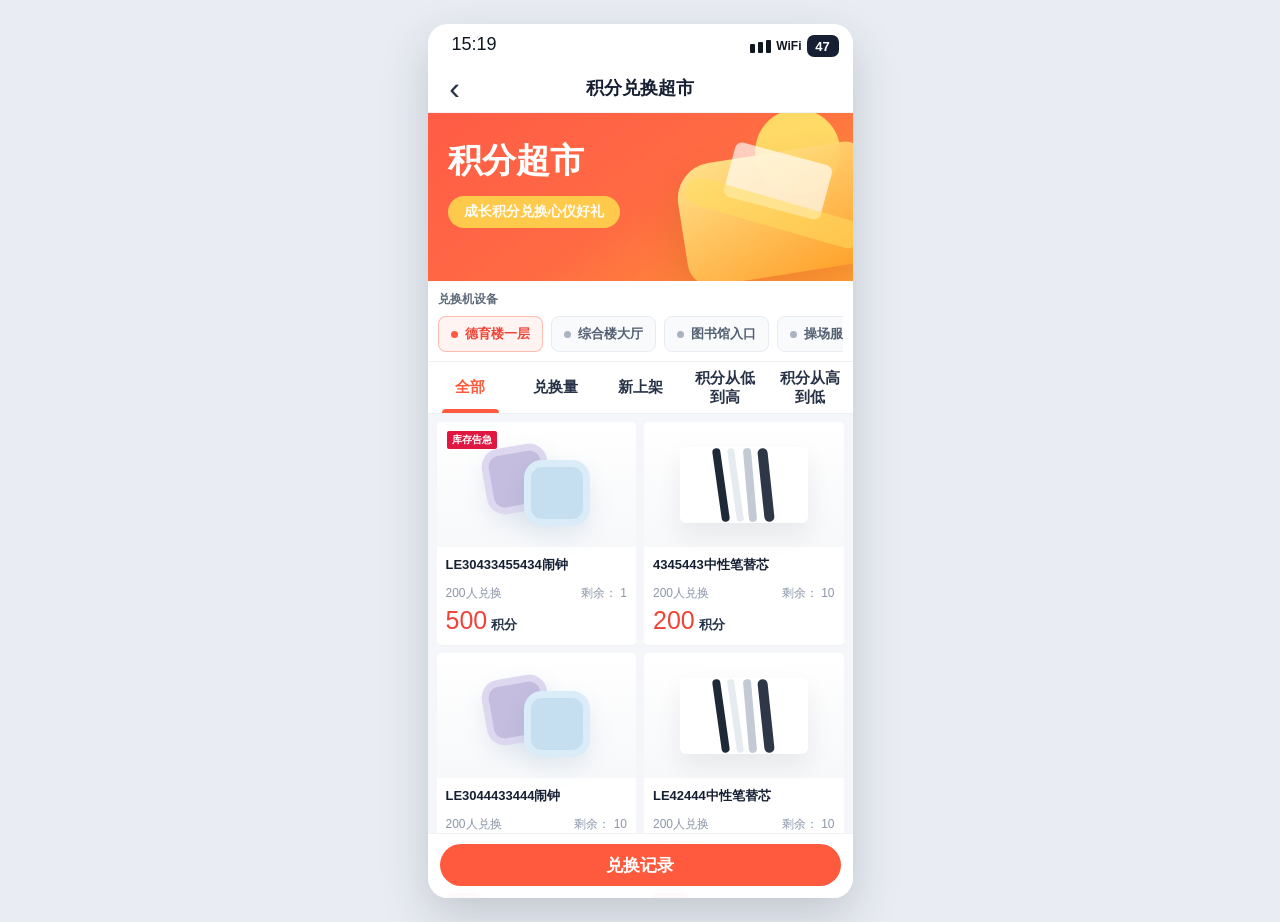
==== market.html @ 7c0f6aa7 "Publish V1 points deposit demo" ====
<!doctype html>
<html lang="zh-CN">
<head>
  <meta charset="UTF-8" />
  <meta name="viewport" content="width=device-width, initial-scale=1.0" />
  <title>积分兑换超市 - 家长端交互原型</title>
  <style>
    * { box-sizing: border-box; }
    :root {
      --brand: #ff5a3d;
      --brand-strong: #f04438;
      --ink: #172033;
      --muted: #8b96a8;
      --line: #edf0f5;
      --page: #f4f6f9;
      --card: #ffffff;
    }
    body {
      margin: 0;
      min-height: 100vh;
      display: grid;
      place-items: start center;
      font-family: -apple-system, BlinkMacSystemFont, "PingFang SC", "Microsoft YaHei", "Segoe UI", sans-serif;
      color: var(--ink);
      background: #e9edf3;
    }
    button {
      padding: 0;
      border: 0;
      background: none;
      font: inherit;
      color: inherit;
      cursor: pointer;
    }
    .phone {
      position: relative;
      width: min(100vw, 425px);
      min-height: 100vh;
      overflow: hidden;
      background: var(--page);
      box-shadow: 0 18px 48px rgba(21, 30, 45, .18);
    }
    .status {
      height: 38px;
      padding: 11px 14px 0 24px;
      display: flex;
      align-items: start;
      justify-content: space-between;
      font-size: 18px;
      line-height: 1;
      color: #0f1720;
      background: #fff;
    }
    .status-right {
      display: flex;
      align-items: center;
      gap: 5px;
      font-size: 12px;
      font-weight: 700;
    }
    .signal {
      display: inline-flex;
      align-items: end;
      gap: 3px;
      height: 14px;
    }
    .signal i {
      width: 5px;
      background: #0f1720;
      border-radius: 1px;
    }
    .signal i:nth-child(1) { height: 9px; }
    .signal i:nth-child(2) { height: 11px; }
    .signal i:nth-child(3) { height: 13px; }
    .battery {
      min-width: 32px;
      height: 22px;
      display: grid;
      place-items: center;
      border-radius: 7px;
      color: #fff;
      background: #172033;
      font-size: 13px;
    }
    .nav {
      height: 51px;
      display: grid;
      grid-template-columns: 54px 1fr 54px;
      align-items: center;
      background: #fff;
      border-bottom: 1px solid #f1f3f6;
    }
    .back {
      width: 54px;
      height: 51px;
      display: grid;
      place-items: center;
      font-size: 32px;
      line-height: 1;
      color: #253044;
    }
    .title {
      text-align: center;
      font-size: 18px;
      font-weight: 700;
      letter-spacing: 0;
    }
    .banner {
      position: relative;
      height: 168px;
      overflow: hidden;
      padding: 28px 20px;
      color: #fff;
      background:
        radial-gradient(circle at 87% 23%, rgba(255, 223, 103, .95) 0 42px, transparent 43px),
        linear-gradient(145deg, #ff5c46 0%, #ff6b43 52%, #ff9d34 100%);
    }
    .banner::before {
      content: "";
      position: absolute;
      right: -18px;
      bottom: 6px;
      width: 190px;
      height: 122px;
      border-radius: 36px 18px 24px 24px;
      transform: rotate(-9deg);
      background: linear-gradient(160deg, rgba(255, 236, 147, .92), rgba(255, 159, 39, .95));
      box-shadow: -12px 14px 32px rgba(168, 75, 7, .16);
    }
    .banner::after {
      content: "";
      position: absolute;
      right: 25px;
      top: 40px;
      width: 100px;
      height: 56px;
      border-radius: 7px;
      transform: rotate(15deg);
      background: rgba(255, 255, 255, .66);
    }
    .gift-ribbon {
      position: absolute;
      right: -12px;
      bottom: 54px;
      width: 182px;
      height: 28px;
      transform: rotate(16deg);
      background: rgba(255, 222, 95, .54);
      border-radius: 999px;
      z-index: 1;
    }
    .banner-copy {
      position: relative;
      z-index: 2;
      max-width: 235px;
    }
    .banner h1 {
      margin: 0;
      font-size: 34px;
      line-height: 1.16;
      font-weight: 800;
      letter-spacing: 0;
    }
    .banner p {
      display: inline-flex;
      margin: 16px 0 0;
      min-height: 32px;
      align-items: center;
      padding: 0 16px;
      border-radius: 999px;
      color: #fffdf6;
      background: rgba(255, 207, 76, .95);
      font-size: 14px;
      font-weight: 700;
    }
    .device-panel {
      padding: 10px 10px 9px;
      background: #fff;
      border-bottom: 1px solid var(--line);
    }
    .device-head {
      display: flex;
      align-items: center;
      justify-content: space-between;
      margin-bottom: 8px;
    }
    .device-label {
      display: flex;
      align-items: center;
      gap: 6px;
      color: #5f6b7a;
      font-size: 12px;
      font-weight: 700;
    }
    .device-count {
      color: var(--muted);
      font-size: 12px;
    }
    .device-list {
      display: flex;
      gap: 8px;
      overflow-x: auto;
      scrollbar-width: none;
    }
    .device-list::-webkit-scrollbar { display: none; }
    .device-chip {
      flex: 0 0 auto;
      max-width: 184px;
      height: 36px;
      padding: 0 12px;
      display: inline-flex;
      align-items: center;
      gap: 7px;
      border: 1px solid #e8ecf2;
      border-radius: 8px;
      color: #536072;
      background: #f8fafc;
      font-size: 13px;
      font-weight: 700;
      white-space: nowrap;
    }
    .device-chip span {
      overflow: hidden;
      text-overflow: ellipsis;
    }
    .device-chip.active {
      color: var(--brand-strong);
      border-color: rgba(255, 90, 61, .36);
      background: #fff4f1;
    }
    .dot {
      width: 7px;
      height: 7px;
      border-radius: 50%;
      background: #aab3c0;
    }
    .device-chip.active .dot { background: var(--brand); }
    .tabs {
      height: 52px;
      display: grid;
      grid-template-columns: repeat(5, 1fr);
      align-items: stretch;
      background: #fff;
      border-bottom: 1px solid var(--line);
    }
    .tab {
      position: relative;
      display: grid;
      place-items: center;
      min-width: 0;
      color: #273246;
      font-size: 15px;
      font-weight: 600;
      line-height: 1.25;
    }
    .tab.active { color: var(--brand); }
    .tab.active::after {
      content: "";
      position: absolute;
      left: 14px;
      right: 14px;
      bottom: 0;
      height: 4px;
      border-radius: 999px 999px 0 0;
      background: var(--brand);
    }
    .content {
      height: calc(100vh - 38px - 51px - 168px - 92px - 52px);
      min-height: 414px;
      overflow-y: auto;
      padding: 8px 9px 92px;
    }
    .grid {
      display: grid;
      grid-template-columns: repeat(2, minmax(0, 1fr));
      gap: 8px;
    }
    .card {
      min-width: 0;
      overflow: hidden;
      border-radius: 5px;
      background: var(--card);
      box-shadow: 0 1px 0 rgba(16, 24, 40, .02);
    }
    .thumb {
      position: relative;
      height: 125px;
      display: grid;
      place-items: center;
      background: linear-gradient(180deg, #ffffff 0%, #f7f8fa 100%);
    }
    .tag {
      position: absolute;
      top: 9px;
      left: 10px;
      min-width: 28px;
      height: 18px;
      padding: 0 5px;
      display: grid;
      place-items: center;
      border-radius: 2px;
      color: #fff;
      background: #df1741;
      font-size: 10px;
      font-weight: 800;
    }
    .goods-art {
      width: 108px;
      height: 82px;
      position: relative;
    }
    .clock .tile {
      position: absolute;
      width: 66px;
      height: 66px;
      border-radius: 18px;
      background: #c6dff0;
      border: 7px solid #d9ecf7;
      box-shadow: 0 10px 22px rgba(78, 126, 169, .13);
    }
    .clock .tile:first-child {
      left: 2px;
      top: 2px;
      transform: rotate(-10deg);
      background: #c4bddf;
      border-color: #ddd8ef;
    }
    .clock .tile:last-child { right: 0; bottom: 0; }
    .pen {
      width: 128px;
      height: 76px;
      display: flex;
      align-items: center;
      justify-content: center;
      gap: 7px;
      border-radius: 6px;
      background: #fff;
      box-shadow: 0 12px 24px rgba(23, 32, 51, .08);
    }
    .pen i {
      display: block;
      width: 8px;
      height: 74px;
      border-radius: 999px;
      transform: rotate(-8deg);
      background: #1e2938;
    }
    .pen i:nth-child(2) { width: 7px; background: #e6ebf0; }
    .pen i:nth-child(3) { width: 8px; background: #c3cad3; transform: rotate(-5deg); }
    .pen i:nth-child(4) { width: 10px; background: #2d3747; transform: rotate(-6deg); }
    .book {
      width: 108px;
      height: 78px;
      position: relative;
    }
    .book::before,
    .book::after {
      content: "";
      position: absolute;
      top: 8px;
      width: 73px;
      height: 61px;
      border-radius: 7px;
      box-shadow: 0 10px 22px rgba(157, 120, 52, .12);
    }
    .book::before {
      left: 1px;
      background: #f8d795;
    }
    .book::after {
      right: 0;
      background: linear-gradient(135deg, #fff3b0, #c7f2ee 48%, #ffd3de);
    }
    .info {
      padding: 9px 9px 12px;
      background: #fff;
    }
    .name {
      min-height: 21px;
      overflow: hidden;
      text-overflow: ellipsis;
      white-space: nowrap;
      font-size: 13px;
      font-weight: 700;
    }
    .meta {
      margin-top: 8px;
      display: flex;
      justify-content: space-between;
      gap: 8px;
      color: #8b96a8;
      font-size: 12px;
    }
    .price {
      margin-top: 6px;
      display: flex;
      align-items: baseline;
      gap: 4px;
      color: var(--brand-strong);
      font-size: 25px;
      line-height: 1;
      font-weight: 500;
    }
    .price small {
      color: #243045;
      font-size: 13px;
      font-weight: 700;
    }
    .empty {
      display: none;
      min-height: 280px;
      place-items: center;
      text-align: center;
      color: #7d8898;
      background: #fff;
      border-radius: 6px;
    }
    .empty strong {
      display: block;
      margin-bottom: 8px;
      color: #303a4d;
      font-size: 16px;
    }
    .bottom-bar {
      position: absolute;
      left: 0;
      right: 0;
      bottom: 0;
      padding: 10px 12px 12px;
      background: rgba(255, 255, 255, .98);
      border-top: 1px solid #f0f2f5;
    }
    .record-btn {
      width: 100%;
      height: 42px;
      border-radius: 999px;
      color: #fff;
      background: var(--brand);
      font-size: 17px;
      font-weight: 800;
    }
    .toast {
      position: absolute;
      left: 50%;
      bottom: 76px;
      transform: translateX(-50%) translateY(12px);
      max-width: 82%;
      padding: 9px 13px;
      border-radius: 999px;
      color: #fff;
      background: rgba(23, 32, 51, .88);
      opacity: 0;
      pointer-events: none;
      transition: .22s ease;
      font-size: 13px;
      white-space: nowrap;
    }
    .toast.show {
      opacity: 1;
      transform: translateX(-50%) translateY(0);
    }
    body:has(.sheet[open]) { overflow: hidden; }
    .sheet::backdrop {
      background: rgba(15, 23, 32, .36);
    }
    .sheet {
      width: min(414px, calc(100% - 24px));
      max-width: none;
      max-height: 85vh;
      max-height: 85dvh;
      margin: auto;
      padding: 0;
      border: 0;
      border-radius: 14px;
      background: #fff;
      color: var(--ink);
      overflow: hidden;
    }
    .sheet[open] { display: flex; flex-direction: column; }
    @media (max-width: 480px), (max-height: 480px) {
      .sheet {
        width: min(414px, 100%);
        margin-block: auto 0;
        border-radius: 14px 14px 0 0;
      }
    }
    .sheet-title {
      display: flex;
      align-items: center;
      justify-content: space-between;
      flex: 0 0 auto;
      padding: 8px 15px;
      border-bottom: 1px solid var(--line);
      font-size: 17px;
      font-weight: 800;
    }
    .sheet-records {
      min-height: 0;
      overflow: auto;
      overscroll-behavior: contain;
      overflow-wrap: anywhere;
      padding: 0 max(15px, env(safe-area-inset-right))
        max(12px, env(safe-area-inset-bottom)) max(15px, env(safe-area-inset-left));
    }
    .close {
      width: 44px;
      height: 44px;
      border-radius: 50%;
      color: #667085;
      background: #f3f5f8;
      font-size: 20px;
      line-height: 1;
    }
    .record {
      display: flex;
      align-items: center;
      justify-content: space-between;
      gap: 12px;
      padding: 12px 0;
      border-top: 1px solid #f0f2f5;
    }
    .record:first-of-type { border-top: 0; }
    .record strong {
      display: block;
      margin-bottom: 4px;
      font-size: 14px;
    }
    .record span {
      color: #8b96a8;
      font-size: 12px;
    }
    .record em {
      white-space: nowrap;
      color: var(--brand-strong);
      font-style: normal;
      font-weight: 800;
    }
    @media (min-width: 426px) {
      body { padding: 24px 0; }
      .phone {
        min-height: 874px;
        max-height: 874px;
        border-radius: 20px;
      }
    }
  </style>
</head>
<body>
  <main class="phone">
    <section class="status" aria-label="状态栏">
      <span>15:19</span>
      <div class="status-right">
        <span class="signal"><i></i><i></i><i></i></span>
        <span>WiFi</span>
        <span class="battery">47</span>
      </div>
    </section>

    <header class="nav">
      <button class="back" type="button" aria-label="返回">‹</button>
      <div class="title">积分兑换超市</div>
      <div></div>
    </header>

    <section class="banner">
      <div class="gift-ribbon"></div>
      <div class="banner-copy">
        <h1>积分超市</h1>
        <p>成长积分兑换心仪好礼</p>
      </div>
    </section>

    <section class="device-panel">
      <div class="device-head">
        <div class="device-label">兑换机设备</div>
        <div class="device-count" id="deviceSummary"></div>
      </div>
      <div class="device-list" id="deviceList" aria-label="选择兑换机设备"></div>
    </section>

    <nav class="tabs" aria-label="商品筛选">
      <button class="tab active" type="button" data-filter="all">全部</button>
      <button class="tab" type="button" data-filter="popular">兑换量</button>
      <button class="tab" type="button" data-filter="new">新上架</button>
      <button class="tab" type="button" data-filter="low">积分从低<br>到高</button>
      <button class="tab" type="button" data-filter="high">积分从高<br>到低</button>
    </nav>

    <section class="content">
      <div class="grid" id="goodsGrid"></div>
      <div class="empty" id="emptyState">
        <div>
          <strong>当前兑换机暂无可兑换物品</strong>
          <span>请选择其他兑换机设备查看</span>
        </div>
      </div>
    </section>

    <footer class="bottom-bar">
      <button class="record-btn" type="button" id="recordBtn">兑换记录</button>
    </footer>

    <div class="toast" id="toast"></div>

    <dialog class="sheet" id="recordSheet" aria-labelledby="recordSheetTitle">
      <div class="sheet-title">
        <span id="recordSheetTitle">兑换记录</span>
        <button class="close" type="button" id="closeSheet" aria-label="关闭">×</button>
      </div>
      <div class="sheet-records">
        <div class="record">
          <div><strong>中性笔替芯</strong><span>德育楼一层兑换机 · 今天 14:20</span></div>
          <em>-200</em>
        </div>
        <div class="record">
          <div><strong>LE304 闹钟</strong><span>综合楼大厅兑换机 · 昨天 16:08</span></div>
          <em>-500</em>
        </div>
        <div class="record">
          <div><strong>彩虹便签本</strong><span>图书馆入口兑换机 · 07-07 09:42</span></div>
          <em>-120</em>
        </div>
      </div>
    </dialog>
  </main>

  <script src="./market.js"></script>
</body>
</html>
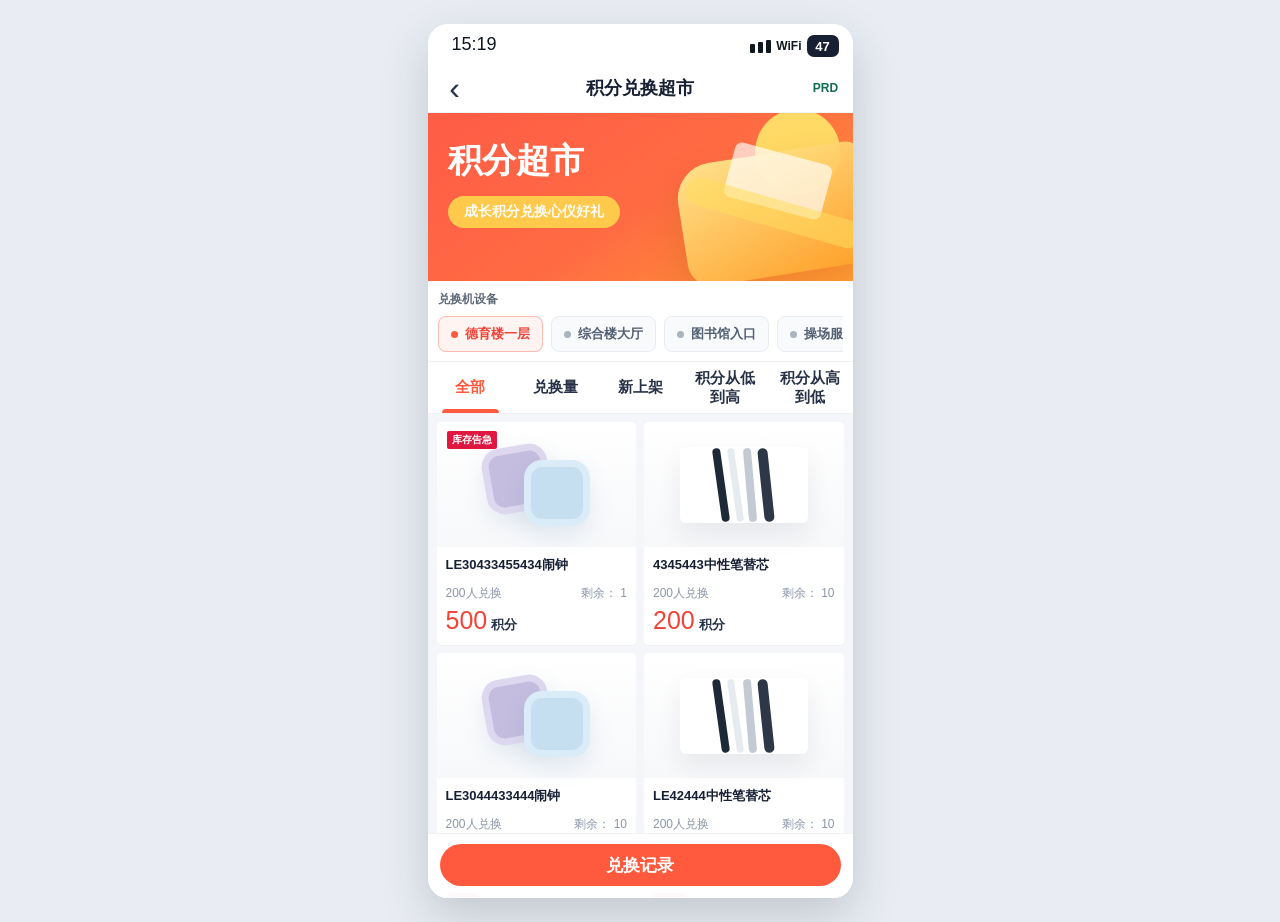
==== commit a8889fda: "Update Campus Bank V1 page PRDs and sync mobile points details" ====
--- a/market.html
+++ b/market.html
@@ -543,6 +543,19 @@
         border-radius: 20px;
       }
     }
+    .market-prd-trigger { min-height: 40px; padding: 0; border: 0; background: transparent; color: #126b54; font-size: 12px; font-weight: 600; }
+    .market-prd { width: min(480px, calc(100% - 24px)); max-height: 85dvh; margin: auto; padding: 0; border: 0; border-radius: 14px; background: #fff; color: #24352e; }
+    .market-prd[open] { display: flex; flex-direction: column; }
+    .market-prd::backdrop { background: #16272170; }
+    .market-prd header { display: flex; align-items: center; justify-content: space-between; gap: 8px; padding: 10px 16px; border-bottom: 1px solid #e5eeea; }
+    .market-prd h2 { margin: 0; font-size: 16px; }
+    .market-prd header button { min-height: 40px; padding: 0 8px; border: 0; background: transparent; color: #126b54; }
+    .market-prd-body { min-height: 0; overflow: auto; padding: 14px 16px; font-size: 13px; line-height: 1.6; }
+    .market-prd-body h3 { margin: 16px 0 6px; font-size: 15px; }
+    .market-prd-body h3:first-child { margin-top: 0; }
+    .market-prd-body p { margin: 6px 0; }
+    .market-prd-body table { border-collapse: collapse; width: 100%; }
+    .market-prd-body th, .market-prd-body td { padding: 6px; border: 1px solid #e5eeea; text-align: left; vertical-align: top; overflow-wrap: anywhere; }
   </style>
 </head>
 <body>
@@ -559,7 +572,7 @@
     <header class="nav">
       <button class="back" type="button" aria-label="返回">‹</button>
       <div class="title">积分兑换超市</div>
-      <div></div>
+      <button class="market-prd-trigger" type="button" id="openMarketPrd" aria-haspopup="dialog">PRD</button>
     </header>
 
     <section class="banner">
@@ -622,8 +635,33 @@
         </div>
       </div>
     </dialog>
+    <dialog class="market-prd" id="marketPrd" aria-labelledby="marketPrdTitle">
+      <header>
+        <h2 id="marketPrdTitle">家长端 · 积分超市 PRD</h2>
+        <form method="dialog"><button type="submit" aria-label="关闭 PRD">关闭</button></form>
+      </header>
+      <section class="market-prd-body">
+        <h3>1. 背景与目标</h3><p>展示各兑换机的样例商品、兑换积分和库存。</p>
+        <h3>2. 用户与使用场景</h3><p>家长从积分首页打开积分超市，切换设备、筛选商品或查看样例兑换记录。</p>
+        <h3>3. 需求范围</h3><p><strong>In Scope</strong> 兑换机切换、商品筛选和兑换记录展示。</p><p><strong>Out of Scope</strong> 下单、积分扣减、库存更新及设备联动。</p>
+        <h3>4. 功能需求列表</h3>
+        <table>
+          <thead><tr><th>功能模块</th><th>功能点</th><th>需求描述</th><th>优先级</th><th>备注说明</th></tr></thead>
+          <tbody>
+            <tr><td>兑换机</td><td>设备切换</td><td>选择设备后读取该设备商品，筛选恢复为「全部」。</td><td>P0</td><td>默认首个设备。</td></tr>
+            <tr><td>商品</td><td>筛选与排序</td><td>支持全部、兑换量、新品及积分升序和降序。</td><td>P0</td><td>仅作用于当前设备。</td></tr>
+            <tr><td>记录</td><td>兑换记录</td><td>打开样例记录弹窗，展示商品、设备、时间和积分扣减示例。</td><td>P1</td><td>展示使用固定样例。</td></tr>
+          </tbody>
+        </table>
+        <h3>5. 核心流程与交互说明</h3><p>进入后展示首个设备商品。切换设备时清除上次筛选，选择筛选条件后立即更新列表。点击「兑换记录」打开弹窗。</p>
+        <h3>6. 异常场景与边界条件</h3><p>当前设备无商品或筛选无结果时展示空状态。</p>
+        <h3>7. 数据口径与埋点需求</h3><p>兑换量按 <code>exchanged</code> 降序，积分按 <code>points</code> 排序，新品按 <code>isNew</code> 筛选，剩余数量取 <code>stock</code>。本页无独立埋点。</p>
+        <h3>8. 风险、依赖与限制</h3><p>商品与兑换记录来自本页样例，兑换积分和库存仅供演示。</p>
+        <h3>9. 验收标准</h3><p>验证切换设备恢复全部筛选，排序和新品筛选正确，空状态及兑换记录可正常打开和关闭。</p>
+      </section>
+    </dialog>
   </main>
 
-  <script src="./market.js"></script>
+  <script src="./market.js?v=05d30234037d"></script>
 </body>
 </html>
